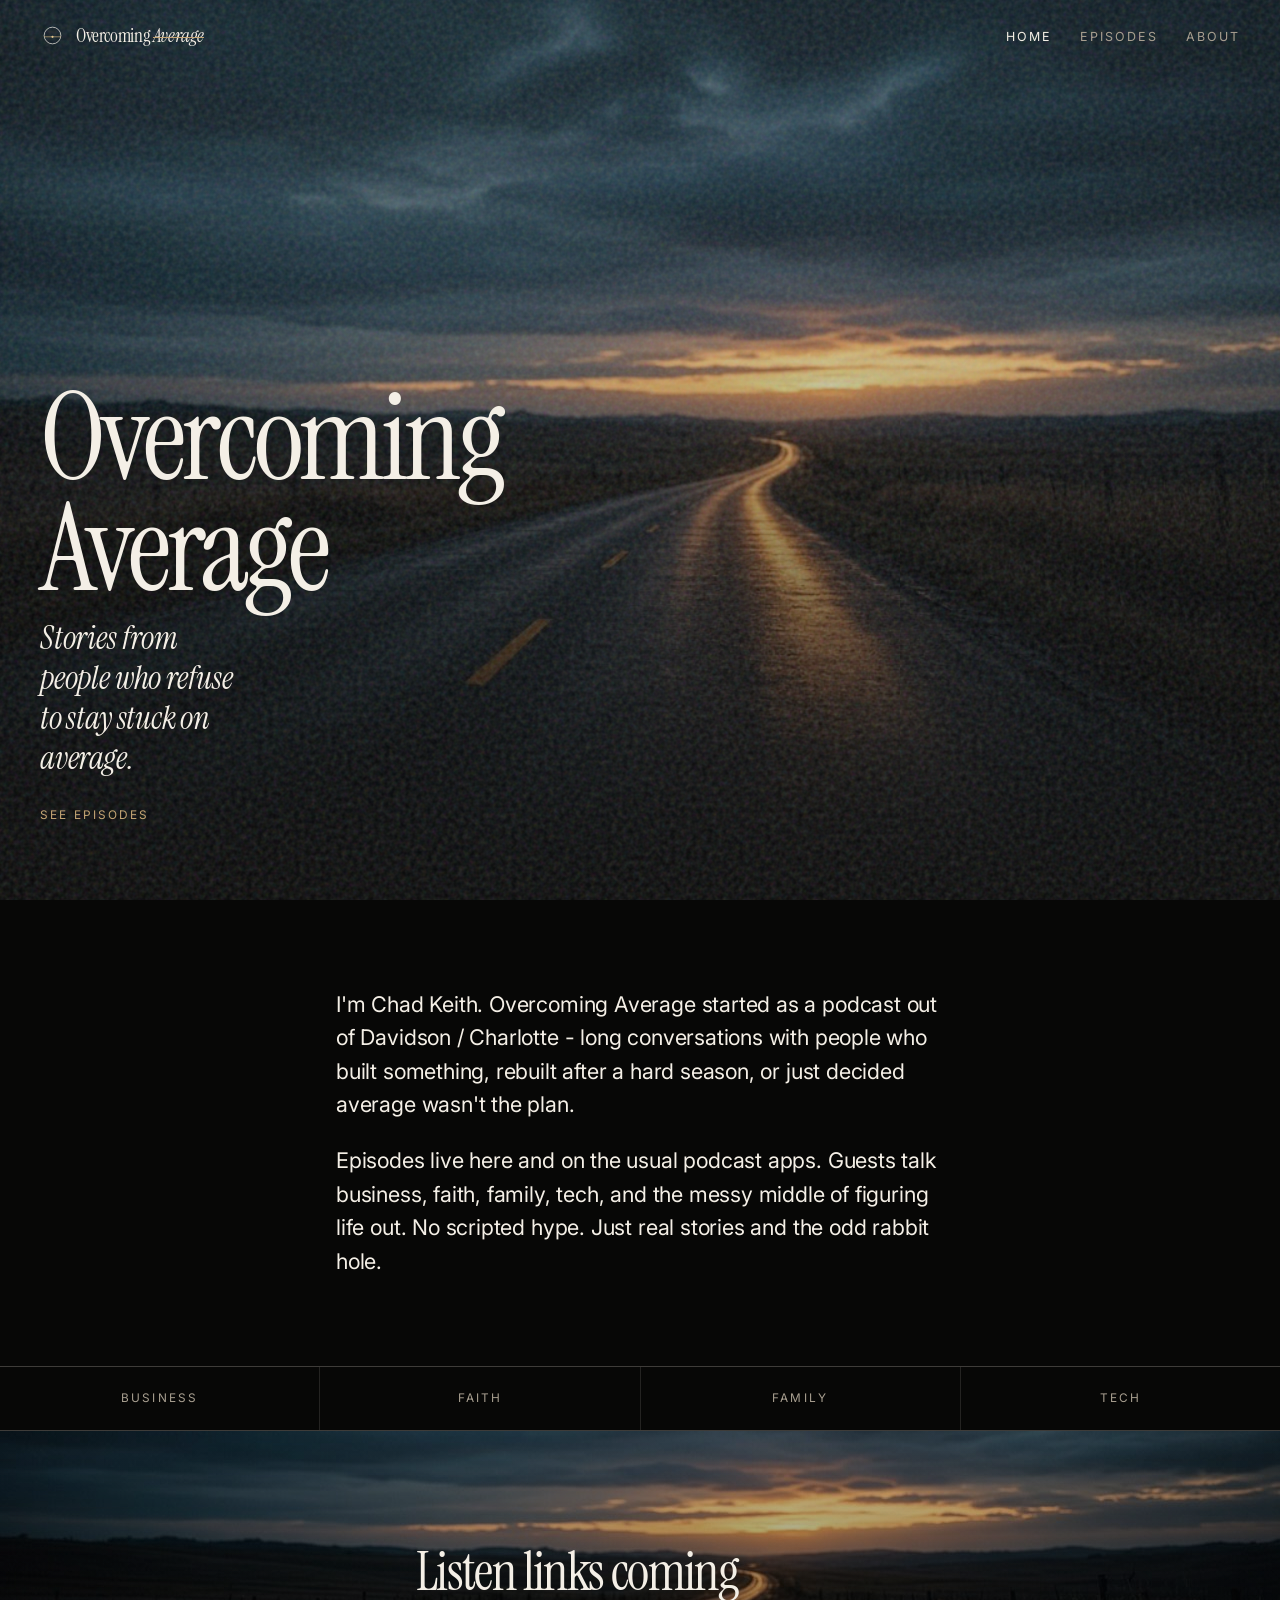
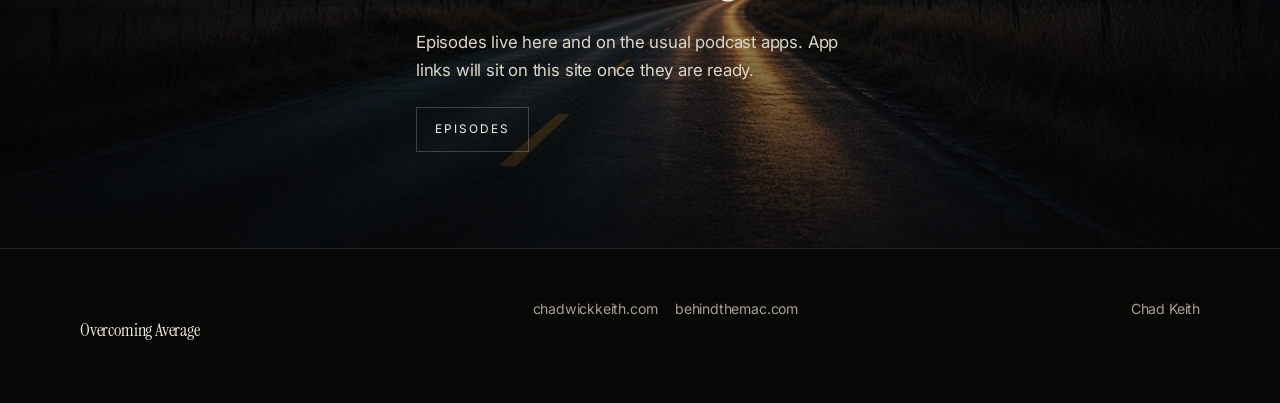
==== index.html @ e389d0ad "Launch Overcoming Average GitHub Pages site Add Home, Episodes, and About with official copy, cinema" ====
<!DOCTYPE html>
<html lang="en">
<head>
  <meta charset="utf-8">
  <meta name="viewport" content="width=device-width, initial-scale=1">
  <title>Overcoming Average | Podcast and personal brand from Chad Keith</title>
  <meta name="description" content="Overcoming Average - Chad Keith's podcast and personal brand. Stories from people who refuse to stay stuck on average.">
  <link rel="canonical" href="https://chadakeith.github.io/overcoming-average/">
  <meta name="robots" content="index,follow">
  <meta name="author" content="Chad Keith">
  <meta name="theme-color" content="#070706">
  <meta property="og:type" content="website">
  <meta property="og:site_name" content="Overcoming Average">
  <meta property="og:title" content="Overcoming Average | Podcast and personal brand from Chad Keith">
  <meta property="og:description" content="Overcoming Average - Chad Keith's podcast and personal brand. Stories from people who refuse to stay stuck on average.">
  <meta property="og:url" content="https://chadakeith.github.io/overcoming-average/">
  <meta property="og:image" content="https://chadakeith.github.io/overcoming-average/assets/img/og-card.png">
  <meta property="og:image:alt" content="Overcoming Average, a podcast from Chad Keith">
  <meta name="twitter:card" content="summary_large_image">
  <meta name="twitter:title" content="Overcoming Average | Podcast and personal brand from Chad Keith">
  <meta name="twitter:description" content="Overcoming Average - Chad Keith's podcast and personal brand. Stories from people who refuse to stay stuck on average.">
  <meta name="twitter:image" content="https://chadakeith.github.io/overcoming-average/assets/img/og-card.png">
  <link rel="icon" href="assets/icons/favicon.svg" type="image/svg+xml">
  <link rel="apple-touch-icon" href="assets/icons/apple-touch-icon.png">
  <link rel="manifest" href="site.webmanifest">
  <link rel="preconnect" href="https://fonts.googleapis.com">
  <link rel="preconnect" href="https://fonts.gstatic.com" crossorigin>
  <link href="https://fonts.googleapis.com/css2?family=Instrument+Serif:ital@0;1&family=Inter:wght@400;500&display=swap" rel="stylesheet">
  <link rel="stylesheet" href="assets/css/site.css">
  <script type="application/ld+json">
  {
    "@context": "https://schema.org",
    "@graph": [
      {
        "@type": "WebSite",
        "name": "Overcoming Average",
        "url": "https://chadakeith.github.io/overcoming-average/",
        "description": "Overcoming Average - Chad Keith's podcast and personal brand. Stories from people who refuse to stay stuck on average.",
        "publisher": { "@id": "https://chadakeith.github.io/overcoming-average/#person" }
      },
      {
        "@type": "PodcastSeries",
        "name": "Overcoming Average",
        "url": "https://chadakeith.github.io/overcoming-average/",
        "description": "Stories from people who refuse to stay stuck on average.",
        "author": { "@id": "https://chadakeith.github.io/overcoming-average/#person" }
      },
      {
        "@type": "Person",
        "@id": "https://chadakeith.github.io/overcoming-average/#person",
        "name": "Chad Keith",
        "url": "https://chadwickkeith.com"
      }
    ]
  }
  </script>
</head>
<body>
  <a class="skip-link" href="#main">Skip to content</a>
  <header class="site-header">
    <a class="wordmark" href="./">
      <img class="wordmark-mark" src="assets/img/mark.svg" alt="">
      <span class="wordmark-text">Overcoming <em>Average</em></span>
    </a>
    <button class="nav-toggle" type="button" aria-expanded="false" aria-controls="site-nav" aria-label="Menu">
      <span></span>
    </button>
    <nav class="site-nav" id="site-nav" aria-label="Primary">
      <ul>
        <li><a href="./" aria-current="page">Home</a></li>
        <li><a href="episodes/">Episodes</a></li>
        <li><a href="about/">About</a></li>
      </ul>
    </nav>
  </header>

  <main id="main">
    <section class="hero">
      <div class="hero-media" role="img" aria-label="An empty road at dusk, heading toward a warm horizon"></div>
      <div class="hero-grain" aria-hidden="true"></div>
      <div class="hero-copy">
        <h1>Overcoming Average</h1>
        <p class="hero-line">Stories from people who refuse to stay stuck on average.</p>
        <a class="hero-cta" href="episodes/">See episodes</a>
      </div>
    </section>

    <section class="section">
      <div class="section-narrow lede">
        <p>I'm Chad Keith. Overcoming Average started as a podcast out of Davidson / Charlotte - long conversations with people who built something, rebuilt after a hard season, or just decided average wasn't the plan.</p>
        <p>Episodes live here and on the usual podcast apps. Guests talk business, faith, family, tech, and the messy middle of figuring life out. No scripted hype. Just real stories and the odd rabbit hole.</p>
      </div>
    </section>

    <div class="topics" aria-label="Conversation topics">
      <ul>
        <li>Business</li>
        <li>Faith</li>
        <li>Family</li>
        <li>Tech</li>
      </ul>
    </div>

    <section class="band">
      <div class="band-inner">
        <h2>Listen links coming</h2>
        <p>Episodes live here and on the usual podcast apps. App links will sit on this site once they are ready.</p>
        <a class="btn" href="episodes/">Episodes</a>
      </div>
    </section>
  </main>

  <footer class="site-footer">
    <div class="footer-row">
      <p class="footer-brand">Overcoming Average</p>
      <ul class="footer-links">
        <li><a href="https://chadwickkeith.com">chadwickkeith.com</a></li>
        <li><a href="https://behindthemac.com">behindthemac.com</a></li>
      </ul>
      <p class="footer-meta">Chad Keith</p>
    </div>
  </footer>
  <script src="assets/js/site.js"></script>
</body>
</html>
---- assets/css/site.css ----
:root {
  --bg: #070706;
  --bg-elev: #0e0d0b;
  --ink: #f4efe6;
  --ink-dim: #a89f90;
  --gold: #c4a574;
  --gold-bright: #e8c990;
  --line: rgba(244, 239, 230, 0.12);
  --line-strong: rgba(244, 239, 230, 0.22);
  --shadow: 0 30px 80px rgba(0, 0, 0, 0.45);
  --serif: "Instrument Serif", "Times New Roman", serif;
  --sans: Inter, "Helvetica Neue", Helvetica, Arial, sans-serif;
  --max: 1120px;
  --narrow: 38rem;
  --pad: clamp(1.25rem, 4vw, 2.5rem);
  --header-h: 4.5rem;
}

*,
*::before,
*::after {
  box-sizing: border-box;
}

html {
  scroll-behavior: smooth;
}

html,
body {
  margin: 0;
  min-height: 100%;
  background: var(--bg);
  color: var(--ink);
  color-scheme: dark;
}

::selection {
  background: rgba(196, 165, 116, 0.35);
}

body {
  font-family: var(--sans);
  font-size: 1.05rem;
  line-height: 1.65;
  letter-spacing: -0.011em;
  -webkit-font-smoothing: antialiased;
  text-rendering: optimizeLegibility;
}

body.nav-open {
  overflow: hidden;
}

img,
svg {
  display: block;
  max-width: 100%;
}

a {
  color: inherit;
  text-decoration-thickness: 1px;
  text-underline-offset: 0.22em;
}

a:hover {
  color: var(--gold-bright);
}

:focus-visible {
  outline: 2px solid var(--gold);
  outline-offset: 3px;
}

.skip-link {
  position: absolute;
  left: 1rem;
  top: -4rem;
  z-index: 100;
  padding: 0.6rem 0.9rem;
  background: var(--ink);
  color: var(--bg);
  font-size: 0.85rem;
}

.skip-link:focus {
  top: 1rem;
}

.visually-hidden {
  position: absolute;
  width: 1px;
  height: 1px;
  padding: 0;
  margin: -1px;
  overflow: hidden;
  clip: rect(0, 0, 0, 0);
  white-space: nowrap;
  border: 0;
}

.site-header {
  position: fixed;
  inset: 0 0 auto;
  z-index: 40;
  display: flex;
  align-items: center;
  justify-content: space-between;
  min-height: var(--header-h);
  padding: 0 var(--pad);
  background: transparent;
  transition: background 280ms ease, border-color 280ms ease, backdrop-filter 280ms ease;
  border-bottom: 1px solid transparent;
}

.site-header.is-scrolled,
.site-header.is-open {
  background: rgba(7, 7, 6, 0.78);
  border-bottom-color: var(--line);
  backdrop-filter: blur(18px);
  -webkit-backdrop-filter: blur(18px);
}

.wordmark {
  display: inline-flex;
  align-items: center;
  gap: 0.7rem;
  text-decoration: none;
  z-index: 2;
}

.wordmark:hover {
  color: var(--ink);
}

.wordmark-mark {
  width: 1.55rem;
  height: 1.55rem;
  flex: 0 0 auto;
}

.wordmark-text {
  font-family: var(--serif);
  font-size: 1.2rem;
  letter-spacing: -0.02em;
  line-height: 1;
}

.wordmark-text em {
  font-style: italic;
  font-weight: 400;
  position: relative;
}

.wordmark-text em::after {
  content: "";
  position: absolute;
  left: 0;
  right: 0;
  top: 58%;
  height: 1px;
  background: var(--gold);
}

.nav-toggle {
  display: none;
  width: 2.75rem;
  height: 2.75rem;
  padding: 0;
  border: 0;
  background: transparent;
  color: var(--ink);
  cursor: pointer;
  z-index: 2;
}

.nav-toggle span,
.nav-toggle span::before,
.nav-toggle span::after {
  display: block;
  width: 1.2rem;
  height: 1px;
  margin: 0 auto;
  background: currentColor;
  position: relative;
  transition: transform 220ms ease, opacity 220ms ease;
}

.nav-toggle span::before,
.nav-toggle span::after {
  content: "";
  position: absolute;
  left: 0;
}

.nav-toggle span::before {
  top: -6px;
}

.nav-toggle span::after {
  top: 6px;
}

.site-header.is-open .nav-toggle span {
  background: transparent;
}

.site-header.is-open .nav-toggle span::before {
  top: 0;
  transform: rotate(45deg);
}

.site-header.is-open .nav-toggle span::after {
  top: 0;
  transform: rotate(-45deg);
}

.site-nav ul {
  display: flex;
  gap: 1.75rem;
  list-style: none;
  margin: 0;
  padding: 0;
}

.site-nav a {
  text-decoration: none;
  font-size: 0.78rem;
  letter-spacing: 0.16em;
  text-transform: uppercase;
  color: var(--ink-dim);
}

.site-nav a:hover,
.site-nav a[aria-current="page"] {
  color: var(--ink);
}

.hero {
  position: relative;
  min-height: 100svh;
  display: grid;
  align-items: end;
  padding: calc(var(--header-h) + 2rem) var(--pad) 4.5rem;
  isolation: isolate;
  overflow: hidden;
}

.hero-media {
  position: absolute;
  inset: 0;
  z-index: -2;
  background:
    #070706 url("../img/hero-horizon.jpg") center 42% / cover no-repeat;
}

.hero-media::after {
  content: "";
  position: absolute;
  inset: 0;
  background:
    linear-gradient(180deg, rgba(7, 7, 6, 0.28) 0%, rgba(7, 7, 6, 0.18) 38%, rgba(7, 7, 6, 0.88) 100%);
}

.hero-grain {
  position: absolute;
  inset: 0;
  z-index: -1;
  opacity: 0.18;
  pointer-events: none;
  background-image: url("data:image/svg+xml,%3Csvg viewBox='0 0 200 200' xmlns='http://www.w3.org/2000/svg'%3E%3Cfilter id='n'%3E%3CfeTurbulence type='fractalNoise' baseFrequency='0.85' numOctaves='2' stitchTiles='stitch'/%3E%3C/filter%3E%3Crect width='100%25' height='100%25' filter='url(%23n)'/%3E%3C/svg%3E");
}

.hero-copy {
  max-width: 18ch;
}

.hero h1 {
  margin: 0 0 0.7rem;
  font-family: var(--serif);
  font-weight: 400;
  font-size: clamp(3.4rem, 11vw, 7.6rem);
  line-height: 0.92;
  letter-spacing: -0.035em;
}

.hero-line {
  margin: 0;
  max-width: 16ch;
  font-family: var(--serif);
  font-style: italic;
  font-size: clamp(1.35rem, 2.6vw, 2rem);
  line-height: 1.25;
  color: var(--ink);
}

.hero-cta {
  display: inline-flex;
  margin-top: 1.8rem;
  font-size: 0.74rem;
  letter-spacing: 0.18em;
  text-transform: uppercase;
  text-decoration: none;
  color: var(--gold);
}

.hero-cta:hover {
  color: var(--gold-bright);
}

.page-hero {
  padding: calc(var(--header-h) + 4.5rem) var(--pad) 2.5rem;
}

.page-hero h1 {
  margin: 0 0 0.75rem;
  font-family: var(--serif);
  font-weight: 400;
  font-size: clamp(3rem, 8vw, 5.4rem);
  line-height: 0.95;
  letter-spacing: -0.03em;
}

.page-hero p {
  margin: 0;
  max-width: 28rem;
  color: var(--ink-dim);
}

.section {
  padding: 5.5rem var(--pad);
}

.section-narrow {
  max-width: var(--narrow);
  margin: 0 auto;
}

.lede p {
  margin: 0 0 1.4rem;
  font-size: clamp(1.15rem, 2vw, 1.35rem);
  line-height: 1.55;
}

.lede p:last-child {
  margin-bottom: 0;
}

.rule {
  height: 1px;
  border: 0;
  background: var(--line);
  margin: 0;
}

.topics {
  display: grid;
  grid-template-columns: repeat(4, 1fr);
  gap: 1px;
  background: var(--line);
  border-top: 1px solid var(--line);
  border-bottom: 1px solid var(--line);
}

.topics li {
  list-style: none;
  margin: 0;
  padding: 1.35rem var(--pad);
  background: var(--bg);
  text-align: center;
  font-size: 0.74rem;
  letter-spacing: 0.18em;
  text-transform: uppercase;
  color: var(--ink-dim);
}

.topics ul {
  display: contents;
}

.band {
  padding: 6rem var(--pad);
  background:
    linear-gradient(180deg, rgba(7, 7, 6, 0.2), rgba(7, 7, 6, 0.72)),
    url("../img/hero-horizon.jpg") center 70% / cover no-repeat;
  min-height: 22rem;
  display: grid;
  align-items: center;
}

.band-inner {
  max-width: var(--max);
  margin: 0 auto;
}

.band h2 {
  margin: 0 0 0.8rem;
  font-family: var(--serif);
  font-weight: 400;
  font-size: clamp(2rem, 5vw, 3.4rem);
  letter-spacing: -0.03em;
}

.band p {
  margin: 0 0 1.4rem;
  max-width: 28rem;
  color: #ddd6c8;
}

.btn {
  display: inline-flex;
  align-items: center;
  min-height: 2.8rem;
  padding: 0 1.15rem;
  border: 1px solid var(--line-strong);
  text-decoration: none;
  font-size: 0.74rem;
  letter-spacing: 0.16em;
  text-transform: uppercase;
}

.btn:hover {
  border-color: var(--gold);
  color: var(--gold-bright);
}

.empty-panel {
  max-width: var(--max);
  margin: 0 auto;
  padding: 3.5rem 1.5rem;
  border: 1px solid var(--line);
  background: var(--bg-elev);
  text-align: center;
}

.empty-kicker {
  margin: 0 0 0.8rem;
  font-size: 0.72rem;
  letter-spacing: 0.2em;
  text-transform: uppercase;
  color: var(--gold);
}

.empty-panel h2 {
  margin: 0 0 0.7rem;
  font-family: var(--serif);
  font-weight: 400;
  font-size: clamp(2rem, 4vw, 2.8rem);
}

.empty-panel p {
  margin: 0 auto;
  max-width: 28rem;
  color: var(--ink-dim);
}

.site-footer {
  padding: 3rem var(--pad) 2.4rem;
  border-top: 1px solid var(--line);
}

.footer-row {
  max-width: var(--max);
  margin: 0 auto;
  display: flex;
  flex-wrap: wrap;
  justify-content: space-between;
  gap: 1.5rem 2rem;
}

.footer-brand {
  font-family: var(--serif);
  font-size: 1.15rem;
}

.footer-links,
.footer-meta {
  display: flex;
  flex-wrap: wrap;
  gap: 0.35rem 1.1rem;
  margin: 0;
  padding: 0;
  list-style: none;
  color: var(--ink-dim);
  font-size: 0.88rem;
}

.footer-links a {
  text-decoration: none;
}

.not-found {
  min-height: 100svh;
  display: grid;
  place-items: center;
  padding: var(--pad);
  text-align: center;
}

.not-found h1 {
  margin: 0 0 0.6rem;
  font-family: var(--serif);
  font-weight: 400;
  font-size: clamp(3rem, 8vw, 5rem);
}

.not-found p {
  margin: 0 0 1.4rem;
  color: var(--ink-dim);
}

@media (max-width: 760px) {
  .nav-toggle {
    display: inline-flex;
    align-items: center;
    justify-content: center;
  }

  .site-nav {
    position: fixed;
    inset: 0;
    display: grid;
    place-items: center;
    background: rgba(7, 7, 6, 0.96);
    opacity: 0;
    pointer-events: none;
    transition: opacity 220ms ease;
  }

  .site-header.is-open .site-nav {
    opacity: 1;
    pointer-events: auto;
  }

  .site-nav ul {
    flex-direction: column;
    align-items: center;
    gap: 1.6rem;
  }

  .site-nav a {
    font-size: 1.05rem;
  }

  .topics {
    grid-template-columns: 1fr 1fr;
  }

  .hero-copy {
    max-width: 100%;
  }
}

@media (prefers-reduced-motion: reduce) {
  html {
    scroll-behavior: auto;
  }

  .site-header,
  .nav-toggle span,
  .nav-toggle span::before,
  .nav-toggle span::after,
  .site-nav {
    transition: none;
  }
}
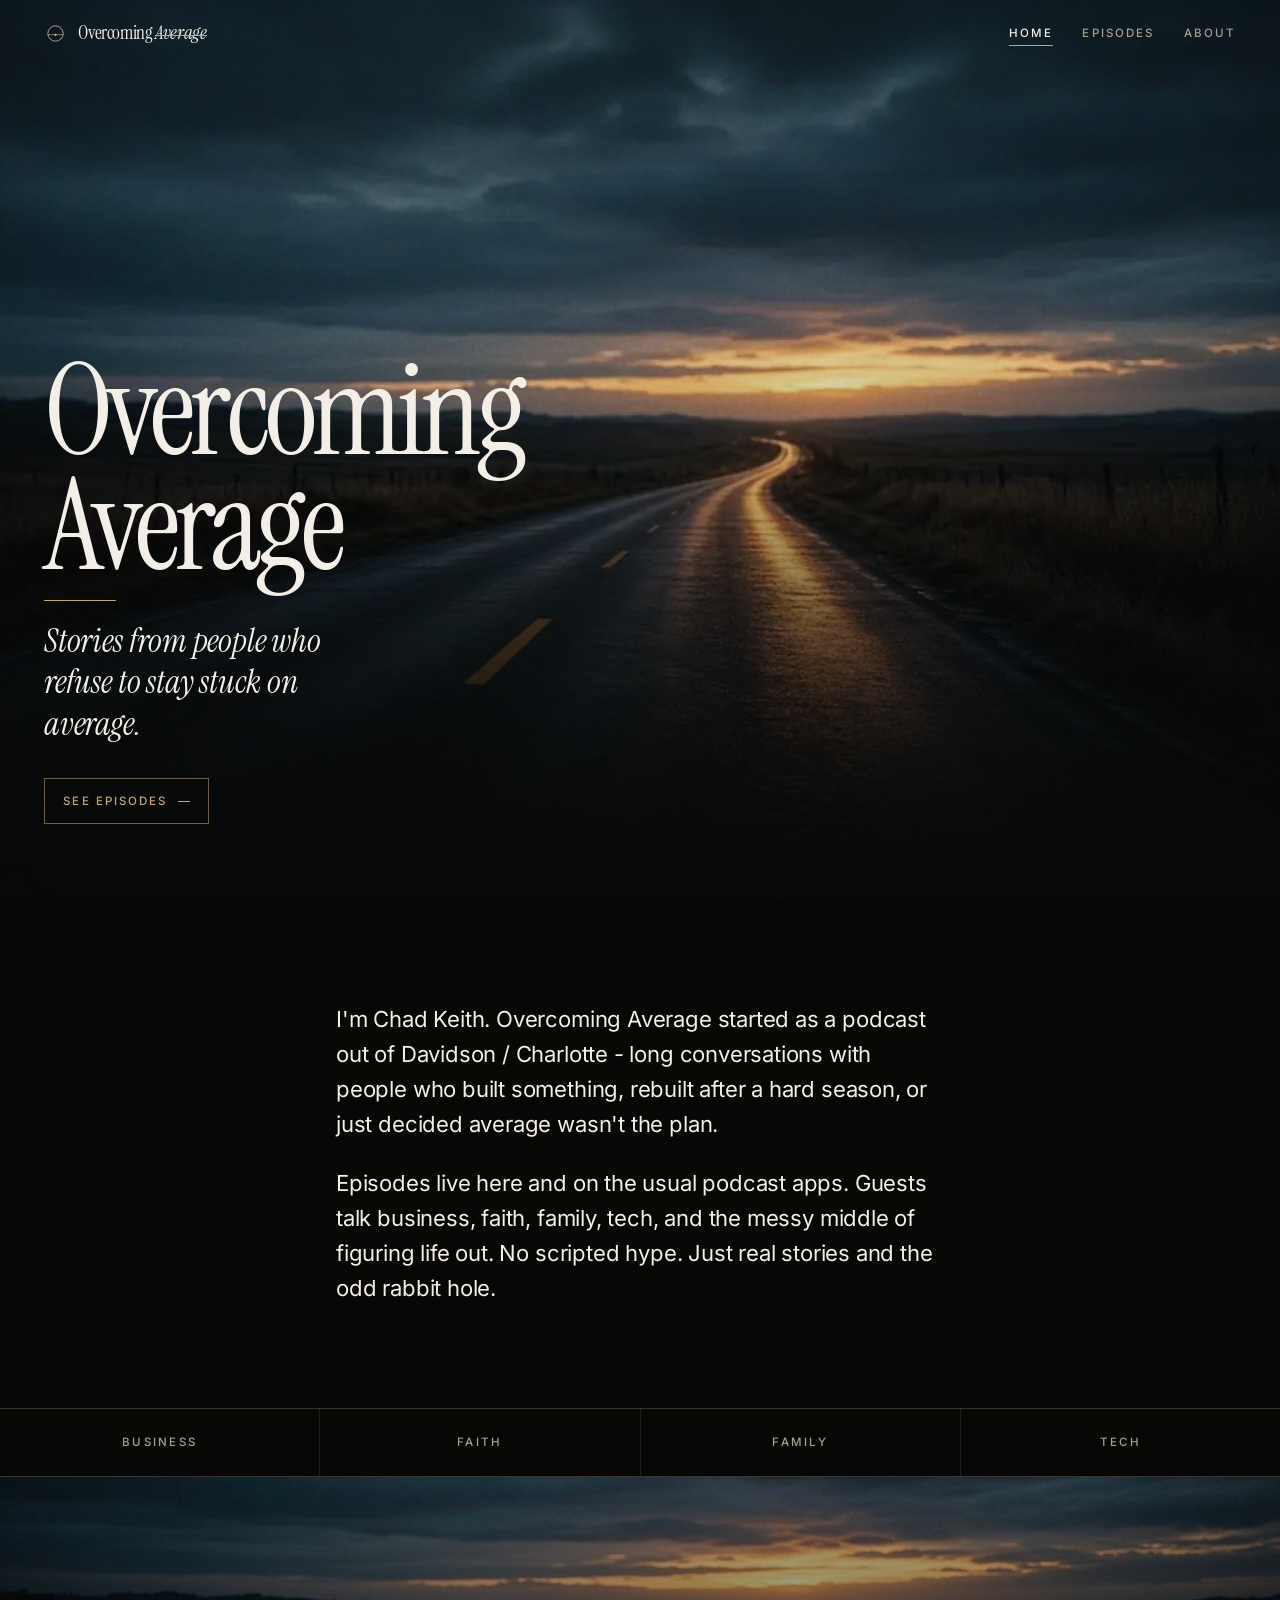
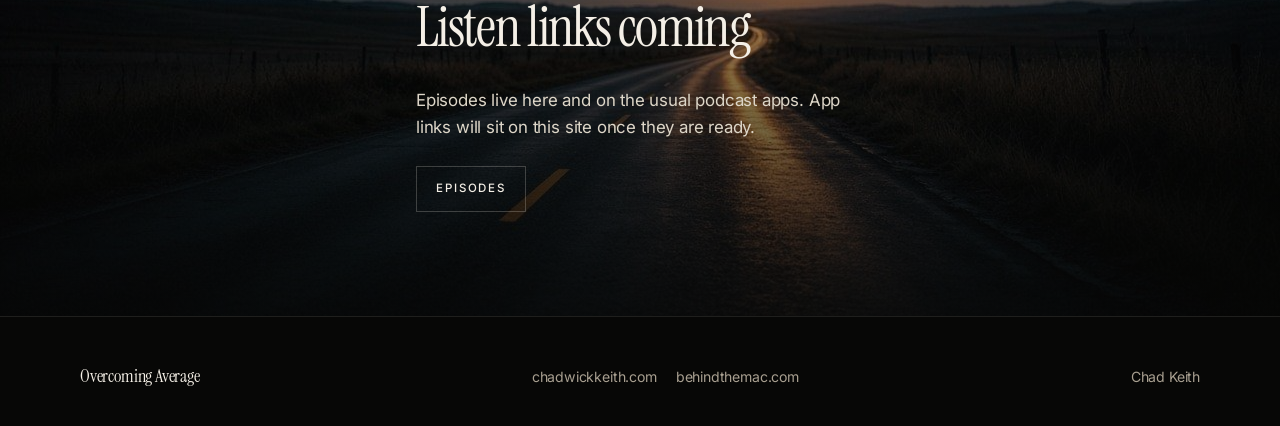
==== commit dafba014: "Raise Overcoming Average toward a premium personal brand site Keep Copy Humanizer v2 title, meta, H1" ====
--- a/index.html
+++ b/index.html
@@ -2,30 +2,37 @@
 <html lang="en">
 <head>
   <meta charset="utf-8">
-  <meta name="viewport" content="width=device-width, initial-scale=1">
+  <meta name="viewport" content="width=device-width, initial-scale=1, viewport-fit=cover">
   <title>Overcoming Average | Podcast and personal brand from Chad Keith</title>
   <meta name="description" content="Overcoming Average - Chad Keith's podcast and personal brand. Stories from people who refuse to stay stuck on average.">
   <link rel="canonical" href="https://chadakeith.github.io/overcoming-average/">
   <meta name="robots" content="index,follow">
   <meta name="author" content="Chad Keith">
   <meta name="theme-color" content="#070706">
+  <meta name="apple-mobile-web-app-title" content="Overcoming Average">
   <meta property="og:type" content="website">
+  <meta property="og:locale" content="en_US">
   <meta property="og:site_name" content="Overcoming Average">
   <meta property="og:title" content="Overcoming Average | Podcast and personal brand from Chad Keith">
   <meta property="og:description" content="Overcoming Average - Chad Keith's podcast and personal brand. Stories from people who refuse to stay stuck on average.">
   <meta property="og:url" content="https://chadakeith.github.io/overcoming-average/">
-  <meta property="og:image" content="https://chadakeith.github.io/overcoming-average/assets/img/og-card.png">
+  <meta property="og:image" content="https://chadakeith.github.io/overcoming-average/assets/img/og-card.jpg">
+  <meta property="og:image:type" content="image/jpeg">
+  <meta property="og:image:width" content="1200">
+  <meta property="og:image:height" content="630">
   <meta property="og:image:alt" content="Overcoming Average, a podcast from Chad Keith">
   <meta name="twitter:card" content="summary_large_image">
   <meta name="twitter:title" content="Overcoming Average | Podcast and personal brand from Chad Keith">
   <meta name="twitter:description" content="Overcoming Average - Chad Keith's podcast and personal brand. Stories from people who refuse to stay stuck on average.">
-  <meta name="twitter:image" content="https://chadakeith.github.io/overcoming-average/assets/img/og-card.png">
+  <meta name="twitter:image" content="https://chadakeith.github.io/overcoming-average/assets/img/og-card.jpg">
+  <meta name="twitter:image:alt" content="Overcoming Average, a podcast from Chad Keith">
   <link rel="icon" href="assets/icons/favicon.svg" type="image/svg+xml">
-  <link rel="apple-touch-icon" href="assets/icons/apple-touch-icon.png">
+  <link rel="icon" href="assets/icons/favicon-32.png" type="image/png" sizes="32x32">
+  <link rel="apple-touch-icon" href="assets/icons/apple-touch-icon.png" sizes="180x180">
   <link rel="manifest" href="site.webmanifest">
-  <link rel="preconnect" href="https://fonts.googleapis.com">
-  <link rel="preconnect" href="https://fonts.gstatic.com" crossorigin>
-  <link href="https://fonts.googleapis.com/css2?family=Instrument+Serif:ital@0;1&family=Inter:wght@400;500&display=swap" rel="stylesheet">
+  <link rel="author" href="https://chadwickkeith.com">
+  <link rel="preload" as="font" href="assets/fonts/instrument-serif-latin-400-normal.woff2" type="font/woff2" crossorigin>
+  <link rel="preload" as="image" href="assets/img/hero-horizon.webp" imagesrcset="assets/img/hero-horizon-800.webp 800w, assets/img/hero-horizon.webp 1280w" imagesizes="100vw" type="image/webp">
   <link rel="stylesheet" href="assets/css/site.css">
   <script type="application/ld+json">
   {
@@ -36,6 +43,7 @@
         "name": "Overcoming Average",
         "url": "https://chadakeith.github.io/overcoming-average/",
         "description": "Overcoming Average - Chad Keith's podcast and personal brand. Stories from people who refuse to stay stuck on average.",
+        "inLanguage": "en",
         "publisher": { "@id": "https://chadakeith.github.io/overcoming-average/#person" }
       },
       {
@@ -43,13 +51,29 @@
         "name": "Overcoming Average",
         "url": "https://chadakeith.github.io/overcoming-average/",
         "description": "Stories from people who refuse to stay stuck on average.",
+        "inLanguage": "en",
         "author": { "@id": "https://chadakeith.github.io/overcoming-average/#person" }
       },
       {
         "@type": "Person",
         "@id": "https://chadakeith.github.io/overcoming-average/#person",
         "name": "Chad Keith",
-        "url": "https://chadwickkeith.com"
+        "url": "https://chadwickkeith.com",
+        "sameAs": [
+          "https://chadwickkeith.com",
+          "https://behindthemac.com"
+        ]
+      },
+      {
+        "@type": "BreadcrumbList",
+        "itemListElement": [
+          {
+            "@type": "ListItem",
+            "position": 1,
+            "name": "Home",
+            "item": "https://chadakeith.github.io/overcoming-average/"
+          }
+        ]
       }
     ]
   }
@@ -59,7 +83,7 @@
   <a class="skip-link" href="#main">Skip to content</a>
   <header class="site-header">
     <a class="wordmark" href="./">
-      <img class="wordmark-mark" src="assets/img/mark.svg" alt="">
+      <img class="wordmark-mark" src="assets/img/mark.svg" alt="" width="48" height="48">
       <span class="wordmark-text">Overcoming <em>Average</em></span>
     </a>
     <button class="nav-toggle" type="button" aria-expanded="false" aria-controls="site-nav" aria-label="Menu">
@@ -76,10 +100,17 @@
 
   <main id="main">
     <section class="hero">
-      <div class="hero-media" role="img" aria-label="An empty road at dusk, heading toward a warm horizon"></div>
+      <div class="hero-media">
+        <picture>
+          <source type="image/webp" srcset="assets/img/hero-horizon-800.webp 800w, assets/img/hero-horizon.webp 1280w" sizes="100vw">
+          <img src="assets/img/hero-horizon.jpg" srcset="assets/img/hero-horizon-800.jpg 800w, assets/img/hero-horizon.jpg 1280w" sizes="100vw" width="1280" height="720" alt="An empty road at dusk, heading toward a warm horizon" fetchpriority="high" decoding="async">
+        </picture>
+      </div>
+      <div class="hero-shade" aria-hidden="true"></div>
       <div class="hero-grain" aria-hidden="true"></div>
       <div class="hero-copy">
         <h1>Overcoming Average</h1>
+        <hr class="hero-rule">
         <p class="hero-line">Stories from people who refuse to stay stuck on average.</p>
         <a class="hero-cta" href="episodes/">See episodes</a>
       </div>
@@ -102,6 +133,9 @@
     </div>
 
     <section class="band">
+      <div class="band-media" aria-hidden="true">
+        <img src="assets/img/hero-horizon.jpg" srcset="assets/img/hero-horizon-800.jpg 800w, assets/img/hero-horizon.jpg 1280w" sizes="100vw" width="1280" height="720" alt="" loading="lazy" decoding="async">
+      </div>
       <div class="band-inner">
         <h2>Listen links coming</h2>
         <p>Episodes live here and on the usual podcast apps. App links will sit on this site once they are ready.</p>
--- a/assets/css/site.css
+++ b/assets/css/site.css
@@ -1,19 +1,57 @@
+@font-face {
+  font-family: "Instrument Serif";
+  src: url("../fonts/instrument-serif-latin-400-normal.woff2") format("woff2");
+  font-weight: 400;
+  font-style: normal;
+  font-display: swap;
+  unicode-range: U+0000-00FF, U+0131, U+0152-0153, U+02BB-02BC, U+02C6, U+02DA, U+02DC, U+0304, U+0308, U+0329, U+2000-206F, U+20AC, U+2122, U+2191, U+2193, U+2212, U+2215, U+FEFF, U+FFFD;
+}
+
+@font-face {
+  font-family: "Instrument Serif";
+  src: url("../fonts/instrument-serif-latin-400-italic.woff2") format("woff2");
+  font-weight: 400;
+  font-style: italic;
+  font-display: swap;
+  unicode-range: U+0000-00FF, U+0131, U+0152-0153, U+02BB-02BC, U+02C6, U+02DA, U+02DC, U+0304, U+0308, U+0329, U+2000-206F, U+20AC, U+2122, U+2191, U+2193, U+2212, U+2215, U+FEFF, U+FFFD;
+}
+
+@font-face {
+  font-family: Inter;
+  src: url("../fonts/inter-latin-400-normal.woff2") format("woff2");
+  font-weight: 400;
+  font-style: normal;
+  font-display: swap;
+  unicode-range: U+0000-00FF, U+0131, U+0152-0153, U+02BB-02BC, U+02C6, U+02DA, U+02DC, U+0304, U+0308, U+0329, U+2000-206F, U+20AC, U+2122, U+2191, U+2193, U+2212, U+2215, U+FEFF, U+FFFD;
+}
+
+@font-face {
+  font-family: Inter;
+  src: url("../fonts/inter-latin-500-normal.woff2") format("woff2");
+  font-weight: 500;
+  font-style: normal;
+  font-display: swap;
+  unicode-range: U+0000-00FF, U+0131, U+0152-0153, U+02BB-02BC, U+02C6, U+02DA, U+02DC, U+0304, U+0308, U+0329, U+2000-206F, U+20AC, U+2122, U+2191, U+2193, U+2212, U+2215, U+FEFF, U+FFFD;
+}
+
 :root {
   --bg: #070706;
-  --bg-elev: #0e0d0b;
+  --bg-elev: #10100e;
   --ink: #f4efe6;
   --ink-dim: #a89f90;
   --gold: #c4a574;
   --gold-bright: #e8c990;
-  --line: rgba(244, 239, 230, 0.12);
+  --line: rgba(244, 239, 230, 0.1);
   --line-strong: rgba(244, 239, 230, 0.22);
   --shadow: 0 30px 80px rgba(0, 0, 0, 0.45);
-  --serif: "Instrument Serif", "Times New Roman", serif;
+  --serif: "Instrument Serif", "Times New Roman", Times, serif;
   --sans: Inter, "Helvetica Neue", Helvetica, Arial, sans-serif;
   --max: 1120px;
   --narrow: 38rem;
-  --pad: clamp(1.25rem, 4vw, 2.5rem);
-  --header-h: 4.5rem;
+  --pad: clamp(1.25rem, 4vw, 2.75rem);
+  --header-h: 4.25rem;
+  --safe-top: env(safe-area-inset-top, 0px);
+  --safe-bottom: env(safe-area-inset-bottom, 0px);
 }
 
 *,
@@ -42,8 +80,10 @@
 body {
   font-family: var(--sans);
   font-size: 1.05rem;
+  font-weight: 400;
   line-height: 1.65;
   letter-spacing: -0.011em;
+  font-synthesis: none;
   -webkit-font-smoothing: antialiased;
   text-rendering: optimizeLegibility;
 }
@@ -56,6 +96,10 @@
 svg {
   display: block;
   max-width: 100%;
+}
+
+img {
+  height: auto;
 }
 
 a {
@@ -85,7 +129,7 @@
 }
 
 .skip-link:focus {
-  top: 1rem;
+  top: calc(1rem + var(--safe-top));
 }
 
 .visually-hidden {
@@ -107,19 +151,23 @@
   display: flex;
   align-items: center;
   justify-content: space-between;
-  min-height: var(--header-h);
-  padding: 0 var(--pad);
+  min-height: calc(var(--header-h) + var(--safe-top));
+  padding: var(--safe-top) var(--pad) 0;
   background: transparent;
   transition: background 280ms ease, border-color 280ms ease, backdrop-filter 280ms ease;
   border-bottom: 1px solid transparent;
 }
 
-.site-header.is-scrolled,
+.site-header.is-scrolled {
+  background: rgba(7, 7, 6, 0.72);
+  border-bottom-color: var(--line);
+  backdrop-filter: blur(20px) saturate(1.2);
+  -webkit-backdrop-filter: blur(20px) saturate(1.2);
+}
+
 .site-header.is-open {
-  background: rgba(7, 7, 6, 0.78);
-  border-bottom-color: var(--line);
-  backdrop-filter: blur(18px);
-  -webkit-backdrop-filter: blur(18px);
+  background: transparent;
+  border-bottom-color: transparent;
 }
 
 .wordmark {
@@ -135,14 +183,14 @@
 }
 
 .wordmark-mark {
-  width: 1.55rem;
-  height: 1.55rem;
+  width: 1.45rem;
+  height: 1.45rem;
   flex: 0 0 auto;
 }
 
 .wordmark-text {
   font-family: var(--serif);
-  font-size: 1.2rem;
+  font-size: 1.18rem;
   letter-spacing: -0.02em;
   line-height: 1;
 }
@@ -218,16 +266,21 @@
 
 .site-nav ul {
   display: flex;
-  gap: 1.75rem;
+  gap: 1.85rem;
   list-style: none;
   margin: 0;
   padding: 0;
 }
 
 .site-nav a {
+  position: relative;
+  display: inline-flex;
+  align-items: center;
+  min-height: 2.5rem;
   text-decoration: none;
-  font-size: 0.78rem;
-  letter-spacing: 0.16em;
+  font-size: 0.72rem;
+  font-weight: 500;
+  letter-spacing: 0.18em;
   text-transform: uppercase;
   color: var(--ink-dim);
 }
@@ -237,68 +290,103 @@
   color: var(--ink);
 }
 
+.site-nav a[aria-current="page"]::after {
+  content: "";
+  position: absolute;
+  left: 0;
+  right: 0;
+  bottom: 0.45rem;
+  height: 1px;
+  background: var(--gold);
+}
+
 .hero {
   position: relative;
   min-height: 100svh;
   display: grid;
   align-items: end;
-  padding: calc(var(--header-h) + 2rem) var(--pad) 4.5rem;
+  padding: calc(var(--header-h) + var(--safe-top) + 2rem) var(--pad) 4.75rem;
   isolation: isolate;
   overflow: hidden;
 }
 
+.hero-media,
+.hero-shade,
+.hero-grain {
+  position: absolute;
+  inset: 0;
+}
+
 .hero-media {
-  position: absolute;
-  inset: 0;
+  z-index: -3;
+}
+
+.hero-media picture,
+.hero-media img {
+  width: 100%;
+  height: 100%;
+  object-fit: cover;
+  object-position: center 42%;
+}
+
+.hero-shade {
   z-index: -2;
+  pointer-events: none;
   background:
-    #070706 url("../img/hero-horizon.jpg") center 42% / cover no-repeat;
-}
-
-.hero-media::after {
-  content: "";
-  position: absolute;
-  inset: 0;
-  background:
-    linear-gradient(180deg, rgba(7, 7, 6, 0.28) 0%, rgba(7, 7, 6, 0.18) 38%, rgba(7, 7, 6, 0.88) 100%);
+    linear-gradient(180deg, rgba(7, 7, 6, 0.42) 0%, rgba(7, 7, 6, 0.12) 36%, rgba(7, 7, 6, 0.28) 58%, rgba(7, 7, 6, 0.92) 100%),
+    radial-gradient(120% 80% at 50% 20%, transparent 40%, rgba(7, 7, 6, 0.45) 100%);
 }
 
 .hero-grain {
-  position: absolute;
-  inset: 0;
   z-index: -1;
-  opacity: 0.18;
+  opacity: 0.16;
   pointer-events: none;
+  mix-blend-mode: overlay;
   background-image: url("data:image/svg+xml,%3Csvg viewBox='0 0 200 200' xmlns='http://www.w3.org/2000/svg'%3E%3Cfilter id='n'%3E%3CfeTurbulence type='fractalNoise' baseFrequency='0.85' numOctaves='2' stitchTiles='stitch'/%3E%3C/filter%3E%3Crect width='100%25' height='100%25' filter='url(%23n)'/%3E%3C/svg%3E");
 }
 
 .hero-copy {
-  max-width: 18ch;
+  max-width: min(42rem, 100%);
 }
 
 .hero h1 {
-  margin: 0 0 0.7rem;
+  margin: 0 0 1rem;
+  max-width: 8ch;
   font-family: var(--serif);
   font-weight: 400;
-  font-size: clamp(3.4rem, 11vw, 7.6rem);
-  line-height: 0.92;
-  letter-spacing: -0.035em;
+  font-size: clamp(3.5rem, 12vw, 8rem);
+  line-height: 0.9;
+  letter-spacing: -0.038em;
+}
+
+.hero-rule {
+  width: 4.5rem;
+  height: 1px;
+  margin: 0 0 1.25rem;
+  border: 0;
+  background: var(--gold);
 }
 
 .hero-line {
   margin: 0;
-  max-width: 16ch;
+  max-width: 20rem;
   font-family: var(--serif);
   font-style: italic;
-  font-size: clamp(1.35rem, 2.6vw, 2rem);
-  line-height: 1.25;
+  font-size: clamp(1.35rem, 2.7vw, 2.05rem);
+  line-height: 1.28;
   color: var(--ink);
 }
 
 .hero-cta {
   display: inline-flex;
-  margin-top: 1.8rem;
-  font-size: 0.74rem;
+  align-items: center;
+  gap: 0.7rem;
+  margin-top: 2rem;
+  min-height: 2.85rem;
+  padding: 0 1.15rem;
+  border: 1px solid rgba(196, 165, 116, 0.55);
+  font-size: 0.72rem;
+  font-weight: 500;
   letter-spacing: 0.18em;
   text-transform: uppercase;
   text-decoration: none;
@@ -306,30 +394,66 @@
 }
 
 .hero-cta:hover {
+  border-color: var(--gold-bright);
   color: var(--gold-bright);
+  background: rgba(196, 165, 116, 0.08);
+}
+
+.hero-cta::after {
+  content: "";
+  width: 0.7rem;
+  height: 1px;
+  background: currentColor;
 }
 
 .page-hero {
-  padding: calc(var(--header-h) + 4.5rem) var(--pad) 2.5rem;
+  position: relative;
+  isolation: isolate;
+  overflow: hidden;
+  min-height: 22rem;
+  display: grid;
+  align-items: end;
+  padding: calc(var(--header-h) + var(--safe-top) + 5.5rem) var(--pad) 3.25rem;
+}
+
+.page-hero-media {
+  position: absolute;
+  inset: 0;
+  z-index: -2;
+}
+
+.page-hero-media img {
+  width: 100%;
+  height: 100%;
+  object-fit: cover;
+  object-position: center 58%;
+}
+
+.page-hero-media::after {
+  content: "";
+  position: absolute;
+  inset: 0;
+  background:
+    linear-gradient(180deg, rgba(7, 7, 6, 0.55) 0%, rgba(7, 7, 6, 0.28) 40%, rgba(7, 7, 6, 0.94) 100%);
 }
 
 .page-hero h1 {
-  margin: 0 0 0.75rem;
+  margin: 0 0 0.85rem;
   font-family: var(--serif);
   font-weight: 400;
-  font-size: clamp(3rem, 8vw, 5.4rem);
-  line-height: 0.95;
-  letter-spacing: -0.03em;
+  font-size: clamp(3.1rem, 9vw, 5.8rem);
+  line-height: 0.94;
+  letter-spacing: -0.034em;
 }
 
 .page-hero p {
   margin: 0;
   max-width: 28rem;
-  color: var(--ink-dim);
+  color: #d8d0c3;
 }
 
 .section {
-  padding: 5.5rem var(--pad);
+  padding: clamp(4rem, 8vw, 6.5rem) var(--pad);
 }
 
 .section-narrow {
@@ -338,20 +462,13 @@
 }
 
 .lede p {
-  margin: 0 0 1.4rem;
-  font-size: clamp(1.15rem, 2vw, 1.35rem);
-  line-height: 1.55;
+  margin: 0 0 1.5rem;
+  font-size: clamp(1.16rem, 2vw, 1.38rem);
+  line-height: 1.58;
 }
 
 .lede p:last-child {
   margin-bottom: 0;
-}
-
-.rule {
-  height: 1px;
-  border: 0;
-  background: var(--line);
-  margin: 0;
 }
 
 .topics {
@@ -366,11 +483,12 @@
 .topics li {
   list-style: none;
   margin: 0;
-  padding: 1.35rem var(--pad);
+  padding: 1.5rem var(--pad);
   background: var(--bg);
   text-align: center;
-  font-size: 0.74rem;
-  letter-spacing: 0.18em;
+  font-size: 0.72rem;
+  font-weight: 500;
+  letter-spacing: 0.2em;
   text-transform: uppercase;
   color: var(--ink-dim);
 }
@@ -380,13 +498,33 @@
 }
 
 .band {
-  padding: 6rem var(--pad);
-  background:
-    linear-gradient(180deg, rgba(7, 7, 6, 0.2), rgba(7, 7, 6, 0.72)),
-    url("../img/hero-horizon.jpg") center 70% / cover no-repeat;
-  min-height: 22rem;
+  position: relative;
+  isolation: isolate;
+  overflow: hidden;
+  min-height: 24rem;
   display: grid;
   align-items: center;
+  padding: 6.5rem var(--pad);
+}
+
+.band-media {
+  position: absolute;
+  inset: 0;
+  z-index: -2;
+}
+
+.band-media img {
+  width: 100%;
+  height: 100%;
+  object-fit: cover;
+  object-position: center 72%;
+}
+
+.band-media::after {
+  content: "";
+  position: absolute;
+  inset: 0;
+  background: linear-gradient(180deg, rgba(7, 7, 6, 0.28), rgba(7, 7, 6, 0.78));
 }
 
 .band-inner {
@@ -395,15 +533,15 @@
 }
 
 .band h2 {
-  margin: 0 0 0.8rem;
+  margin: 0 0 0.85rem;
   font-family: var(--serif);
   font-weight: 400;
-  font-size: clamp(2rem, 5vw, 3.4rem);
+  font-size: clamp(2.1rem, 5vw, 3.5rem);
   letter-spacing: -0.03em;
 }
 
 .band p {
-  margin: 0 0 1.4rem;
+  margin: 0 0 1.5rem;
   max-width: 28rem;
   color: #ddd6c8;
 }
@@ -411,11 +549,12 @@
 .btn {
   display: inline-flex;
   align-items: center;
-  min-height: 2.8rem;
-  padding: 0 1.15rem;
+  min-height: 2.85rem;
+  padding: 0 1.2rem;
   border: 1px solid var(--line-strong);
   text-decoration: none;
-  font-size: 0.74rem;
+  font-size: 0.72rem;
+  font-weight: 500;
   letter-spacing: 0.16em;
   text-transform: uppercase;
 }
@@ -425,38 +564,156 @@
   color: var(--gold-bright);
 }
 
-.empty-panel {
+.archive {
   max-width: var(--max);
   margin: 0 auto;
-  padding: 3.5rem 1.5rem;
+}
+
+.archive-ready {
+  display: grid;
+  justify-items: center;
+  text-align: center;
+  padding: clamp(3.5rem, 8vw, 5.5rem) 1.5rem;
+  border: 1px solid var(--line);
+  background:
+    linear-gradient(180deg, rgba(16, 16, 14, 0.92), rgba(7, 7, 6, 0.96));
+}
+
+.archive-mark {
+  width: 2.4rem;
+  height: 2.4rem;
+  margin-bottom: 1.4rem;
+}
+
+.empty-kicker {
+  margin: 0 0 0.85rem;
+  font-size: 0.7rem;
+  font-weight: 500;
+  letter-spacing: 0.22em;
+  text-transform: uppercase;
+  color: var(--gold);
+}
+
+.archive-ready h2,
+.empty-panel h2 {
+  margin: 0 0 0.8rem;
+  font-family: var(--serif);
+  font-weight: 400;
+  font-size: clamp(2.1rem, 4.4vw, 3rem);
+  letter-spacing: -0.03em;
+}
+
+.archive-ready p:last-child,
+.empty-panel p {
+  margin: 0 auto;
+  max-width: 26rem;
+  color: var(--ink-dim);
+}
+
+.episode-list {
+  list-style: none;
+  margin: 0 0 2.5rem;
+  padding: 0;
+  display: grid;
+  gap: 1.25rem;
+}
+
+.episode-list:empty {
+  display: none;
+  margin: 0;
+}
+
+.episode-card {
+  display: grid;
+  grid-template-columns: minmax(10rem, 16rem) 1fr;
+  gap: 0;
+  overflow: hidden;
   border: 1px solid var(--line);
   background: var(--bg-elev);
-  text-align: center;
-}
-
-.empty-kicker {
-  margin: 0 0 0.8rem;
-  font-size: 0.72rem;
+}
+
+.episode-card-media {
+  min-height: 12rem;
+  background:
+    linear-gradient(180deg, rgba(7, 7, 6, 0.15), rgba(7, 7, 6, 0.55)),
+    url("../img/hero-horizon-800.jpg") center / cover no-repeat;
+}
+
+.episode-card-media img {
+  width: 100%;
+  height: 100%;
+  object-fit: cover;
+}
+
+.episode-card-copy {
+  display: grid;
+  align-content: center;
+  gap: 0.55rem;
+  padding: 1.6rem 1.7rem;
+}
+
+.episode-card-num {
+  margin: 0;
+  font-size: 0.7rem;
+  font-weight: 500;
   letter-spacing: 0.2em;
   text-transform: uppercase;
   color: var(--gold);
 }
 
-.empty-panel h2 {
-  margin: 0 0 0.7rem;
+.episode-card-title {
+  margin: 0;
   font-family: var(--serif);
   font-weight: 400;
-  font-size: clamp(2rem, 4vw, 2.8rem);
-}
-
-.empty-panel p {
+  font-size: clamp(1.7rem, 3vw, 2.2rem);
+  line-height: 1.1;
+  letter-spacing: -0.03em;
+}
+
+.episode-card-title a {
+  text-decoration: none;
+}
+
+.episode-card-meta,
+.episode-card-dek,
+.episode-card-listen {
+  margin: 0;
+  color: var(--ink-dim);
+}
+
+.episode-card-listen {
+  font-size: 0.72rem;
+  font-weight: 500;
+  letter-spacing: 0.16em;
+  text-transform: uppercase;
+  color: var(--gold);
+}
+
+.about-frame {
+  max-width: var(--max);
   margin: 0 auto;
-  max-width: 28rem;
-  color: var(--ink-dim);
+  display: grid;
+  grid-template-columns: 14rem 1fr;
+  gap: clamp(2rem, 5vw, 4.5rem);
+  align-items: start;
+}
+
+.about-identity {
+  padding-top: 0.35rem;
+}
+
+.about-mark {
+  width: 2.6rem;
+  height: 2.6rem;
+  margin-bottom: 1.3rem;
+}
+
+.about-identity .hero-rule {
+  margin-bottom: 0;
 }
 
 .site-footer {
-  padding: 3rem var(--pad) 2.4rem;
+  padding: 2.75rem var(--pad) calc(2.2rem + var(--safe-bottom));
   border-top: 1px solid var(--line);
 }
 
@@ -466,10 +723,12 @@
   display: flex;
   flex-wrap: wrap;
   justify-content: space-between;
+  align-items: baseline;
   gap: 1.5rem 2rem;
 }
 
 .footer-brand {
+  margin: 0;
   font-family: var(--serif);
   font-size: 1.15rem;
 }
@@ -478,7 +737,7 @@
 .footer-meta {
   display: flex;
   flex-wrap: wrap;
-  gap: 0.35rem 1.1rem;
+  gap: 0.35rem 1.2rem;
   margin: 0;
   padding: 0;
   list-style: none;
@@ -494,20 +753,35 @@
   min-height: 100svh;
   display: grid;
   place-items: center;
-  padding: var(--pad);
+  padding: calc(var(--pad) + var(--safe-top)) var(--pad) calc(var(--pad) + var(--safe-bottom));
   text-align: center;
 }
 
 .not-found h1 {
-  margin: 0 0 0.6rem;
+  margin: 0 0 0.65rem;
   font-family: var(--serif);
   font-weight: 400;
   font-size: clamp(3rem, 8vw, 5rem);
 }
 
 .not-found p {
-  margin: 0 0 1.4rem;
+  margin: 0 0 1.5rem;
   color: var(--ink-dim);
+}
+
+@media (max-width: 860px) {
+  .about-frame {
+    grid-template-columns: 1fr;
+    gap: 2rem;
+  }
+
+  .episode-card {
+    grid-template-columns: 1fr;
+  }
+
+  .episode-card-media {
+    min-height: 11rem;
+  }
 }
 
 @media (max-width: 760px) {
@@ -520,9 +794,10 @@
   .site-nav {
     position: fixed;
     inset: 0;
+    z-index: 1;
     display: grid;
     place-items: center;
-    background: rgba(7, 7, 6, 0.96);
+    background: #070706;
     opacity: 0;
     pointer-events: none;
     transition: opacity 220ms ease;
@@ -536,19 +811,39 @@
   .site-nav ul {
     flex-direction: column;
     align-items: center;
-    gap: 1.6rem;
+    gap: 0.4rem;
   }
 
   .site-nav a {
     font-size: 1.05rem;
+    letter-spacing: 0.16em;
+    min-height: 3rem;
+  }
+
+  .site-nav a[aria-current="page"]::after {
+    bottom: 0.55rem;
   }
 
   .topics {
     grid-template-columns: 1fr 1fr;
   }
 
-  .hero-copy {
+  .hero-copy,
+  .page-hero {
     max-width: 100%;
+  }
+
+  .hero {
+    padding-bottom: 3.5rem;
+  }
+
+  .hero-media img {
+    object-position: center 50%;
+  }
+
+  .footer-row {
+    flex-direction: column;
+    gap: 0.85rem;
   }
 }
 
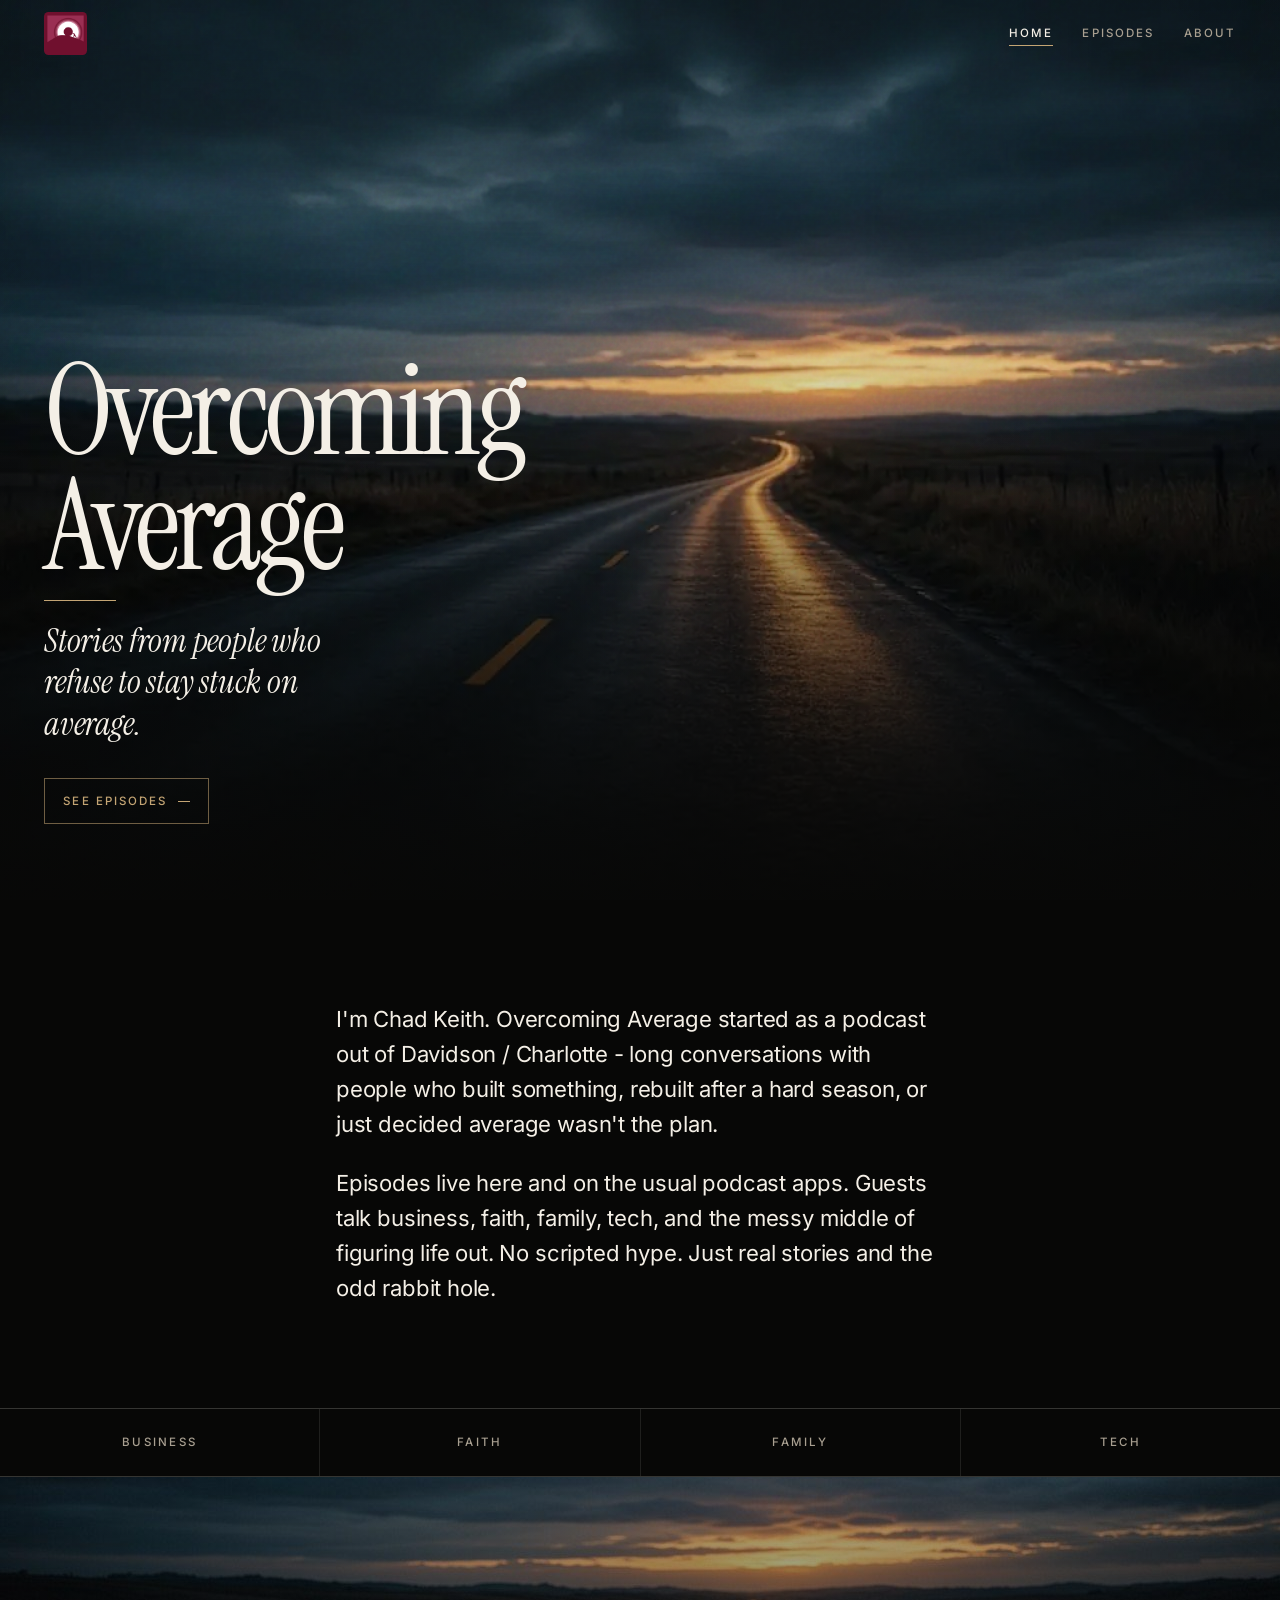
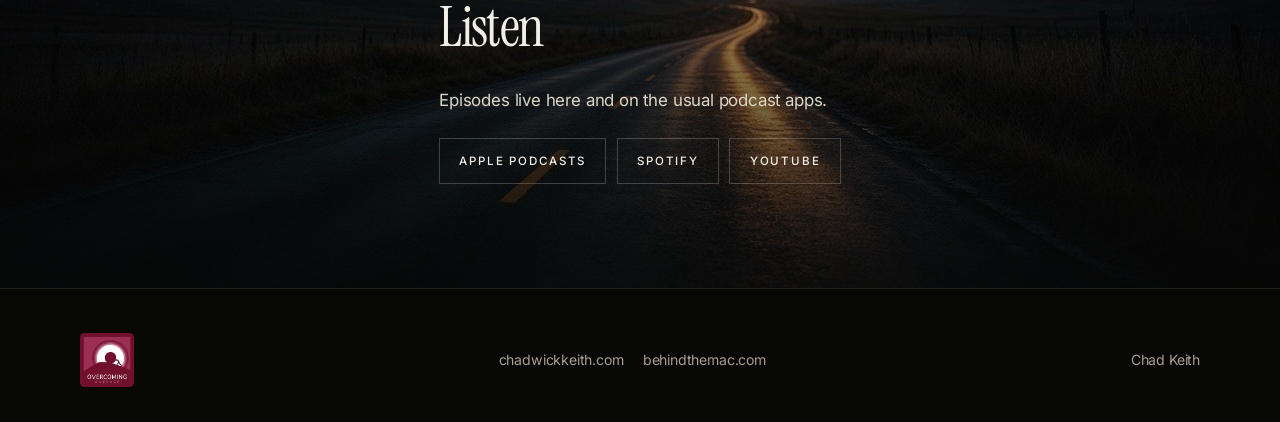
==== commit 5360068b: "Ship real Overcoming Average brand and listen links Add Chad's Drive lockups under assets/brand, wir" ====
--- a/index.html
+++ b/index.html
@@ -26,7 +26,6 @@
   <meta name="twitter:description" content="Overcoming Average - Chad Keith's podcast and personal brand. Stories from people who refuse to stay stuck on average.">
   <meta name="twitter:image" content="https://chadakeith.github.io/overcoming-average/assets/img/og-card.jpg">
   <meta name="twitter:image:alt" content="Overcoming Average, a podcast from Chad Keith">
-  <link rel="icon" href="assets/icons/favicon.svg" type="image/svg+xml">
   <link rel="icon" href="assets/icons/favicon-32.png" type="image/png" sizes="32x32">
   <link rel="apple-touch-icon" href="assets/icons/apple-touch-icon.png" sizes="180x180">
   <link rel="manifest" href="site.webmanifest">
@@ -52,7 +51,13 @@
         "url": "https://chadakeith.github.io/overcoming-average/",
         "description": "Stories from people who refuse to stay stuck on average.",
         "inLanguage": "en",
-        "author": { "@id": "https://chadakeith.github.io/overcoming-average/#person" }
+        "author": { "@id": "https://chadakeith.github.io/overcoming-average/#person" },
+        "sameAs": [
+          "https://podcasts.apple.com/us/podcast/overcoming-average-podcast/id1490665155",
+          "https://open.spotify.com/show/0n0sDJLTZCkJVVAvZQI9kQ",
+          "https://www.youtube.com/channel/UCIS7JJtsV85zO1Rh3-hTfCw",
+          "http://feeds.libsyn.com/232190/rss"
+        ]
       },
       {
         "@type": "Person",
@@ -82,9 +87,8 @@
 <body>
   <a class="skip-link" href="#main">Skip to content</a>
   <header class="site-header">
-    <a class="wordmark" href="./">
-      <img class="wordmark-mark" src="assets/img/mark.svg" alt="" width="48" height="48">
-      <span class="wordmark-text">Overcoming <em>Average</em></span>
+    <a class="brand-logo" href="./">
+      <img src="assets/icons/nav-mark.png" alt="Overcoming Average" width="256" height="256">
     </a>
     <button class="nav-toggle" type="button" aria-expanded="false" aria-controls="site-nav" aria-label="Menu">
       <span></span>
@@ -137,16 +141,22 @@
         <img src="assets/img/hero-horizon.jpg" srcset="assets/img/hero-horizon-800.jpg 800w, assets/img/hero-horizon.jpg 1280w" sizes="100vw" width="1280" height="720" alt="" loading="lazy" decoding="async">
       </div>
       <div class="band-inner">
-        <h2>Listen links coming</h2>
-        <p>Episodes live here and on the usual podcast apps. App links will sit on this site once they are ready.</p>
-        <a class="btn" href="episodes/">Episodes</a>
+        <h2>Listen</h2>
+        <p>Episodes live here and on the usual podcast apps.</p>
+        <div class="listen-links">
+          <a class="btn" href="https://podcasts.apple.com/us/podcast/overcoming-average-podcast/id1490665155" target="_blank" rel="noopener noreferrer">Apple Podcasts</a>
+          <a class="btn" href="https://open.spotify.com/show/0n0sDJLTZCkJVVAvZQI9kQ" target="_blank" rel="noopener noreferrer">Spotify</a>
+          <a class="btn" href="https://www.youtube.com/channel/UCIS7JJtsV85zO1Rh3-hTfCw" target="_blank" rel="noopener noreferrer">YouTube</a>
+        </div>
       </div>
     </section>
   </main>
 
   <footer class="site-footer">
     <div class="footer-row">
-      <p class="footer-brand">Overcoming Average</p>
+      <a class="footer-logo" href="./">
+        <img src="assets/brand/overcoming-logo-square.jpg" alt="Overcoming Average" width="1500" height="1500">
+      </a>
       <ul class="footer-links">
         <li><a href="https://chadwickkeith.com">chadwickkeith.com</a></li>
         <li><a href="https://behindthemac.com">behindthemac.com</a></li>
--- a/assets/css/site.css
+++ b/assets/css/site.css
@@ -41,6 +41,7 @@
   --ink-dim: #a89f90;
   --gold: #c4a574;
   --gold-bright: #e8c990;
+  --burgundy: #70102e;
   --line: rgba(244, 239, 230, 0.1);
   --line-strong: rgba(244, 239, 230, 0.22);
   --shadow: 0 30px 80px rgba(0, 0, 0, 0.45);
@@ -170,45 +171,21 @@
   border-bottom-color: transparent;
 }
 
-.wordmark {
+.brand-logo {
   display: inline-flex;
   align-items: center;
-  gap: 0.7rem;
+  z-index: 2;
   text-decoration: none;
-  z-index: 2;
-}
-
-.wordmark:hover {
-  color: var(--ink);
-}
-
-.wordmark-mark {
-  width: 1.45rem;
-  height: 1.45rem;
-  flex: 0 0 auto;
-}
-
-.wordmark-text {
-  font-family: var(--serif);
-  font-size: 1.18rem;
-  letter-spacing: -0.02em;
-  line-height: 1;
-}
-
-.wordmark-text em {
-  font-style: italic;
-  font-weight: 400;
-  position: relative;
-}
-
-.wordmark-text em::after {
-  content: "";
-  position: absolute;
-  left: 0;
-  right: 0;
-  top: 58%;
-  height: 1px;
-  background: var(--gold);
+}
+
+.brand-logo img {
+  height: 2.7rem;
+  width: auto;
+  border-radius: 0.28rem;
+}
+
+.brand-logo:hover {
+  opacity: 0.9;
 }
 
 .nav-toggle {
@@ -564,6 +541,21 @@
   color: var(--gold-bright);
 }
 
+.listen-links {
+  display: flex;
+  flex-wrap: wrap;
+  gap: 0.65rem;
+}
+
+.band .listen-links {
+  margin-top: 0.15rem;
+}
+
+.archive-ready .listen-links {
+  justify-content: center;
+  margin-top: 1.55rem;
+}
+
 .archive {
   max-width: var(--max);
   margin: 0 auto;
@@ -580,9 +572,10 @@
 }
 
 .archive-mark {
-  width: 2.4rem;
-  height: 2.4rem;
+  width: 5.25rem;
+  height: 5.25rem;
   margin-bottom: 1.4rem;
+  border-radius: 0.35rem;
 }
 
 .empty-kicker {
@@ -689,6 +682,14 @@
   color: var(--gold);
 }
 
+.episode-card-listen.listen-links {
+  margin-top: 0.35rem;
+}
+
+.episode-card-listen.listen-links a {
+  text-decoration: none;
+}
+
 .about-frame {
   max-width: var(--max);
   margin: 0 auto;
@@ -703,9 +704,10 @@
 }
 
 .about-mark {
-  width: 2.6rem;
-  height: 2.6rem;
+  width: 5.25rem;
+  height: 5.25rem;
   margin-bottom: 1.3rem;
+  border-radius: 0.35rem;
 }
 
 .about-identity .hero-rule {
@@ -723,14 +725,23 @@
   display: flex;
   flex-wrap: wrap;
   justify-content: space-between;
-  align-items: baseline;
+  align-items: center;
   gap: 1.5rem 2rem;
 }
 
-.footer-brand {
-  margin: 0;
-  font-family: var(--serif);
-  font-size: 1.15rem;
+.footer-logo {
+  display: inline-flex;
+  text-decoration: none;
+}
+
+.footer-logo img {
+  height: 3.35rem;
+  width: auto;
+  border-radius: 0.28rem;
+}
+
+.footer-logo:hover {
+  opacity: 0.9;
 }
 
 .footer-links,
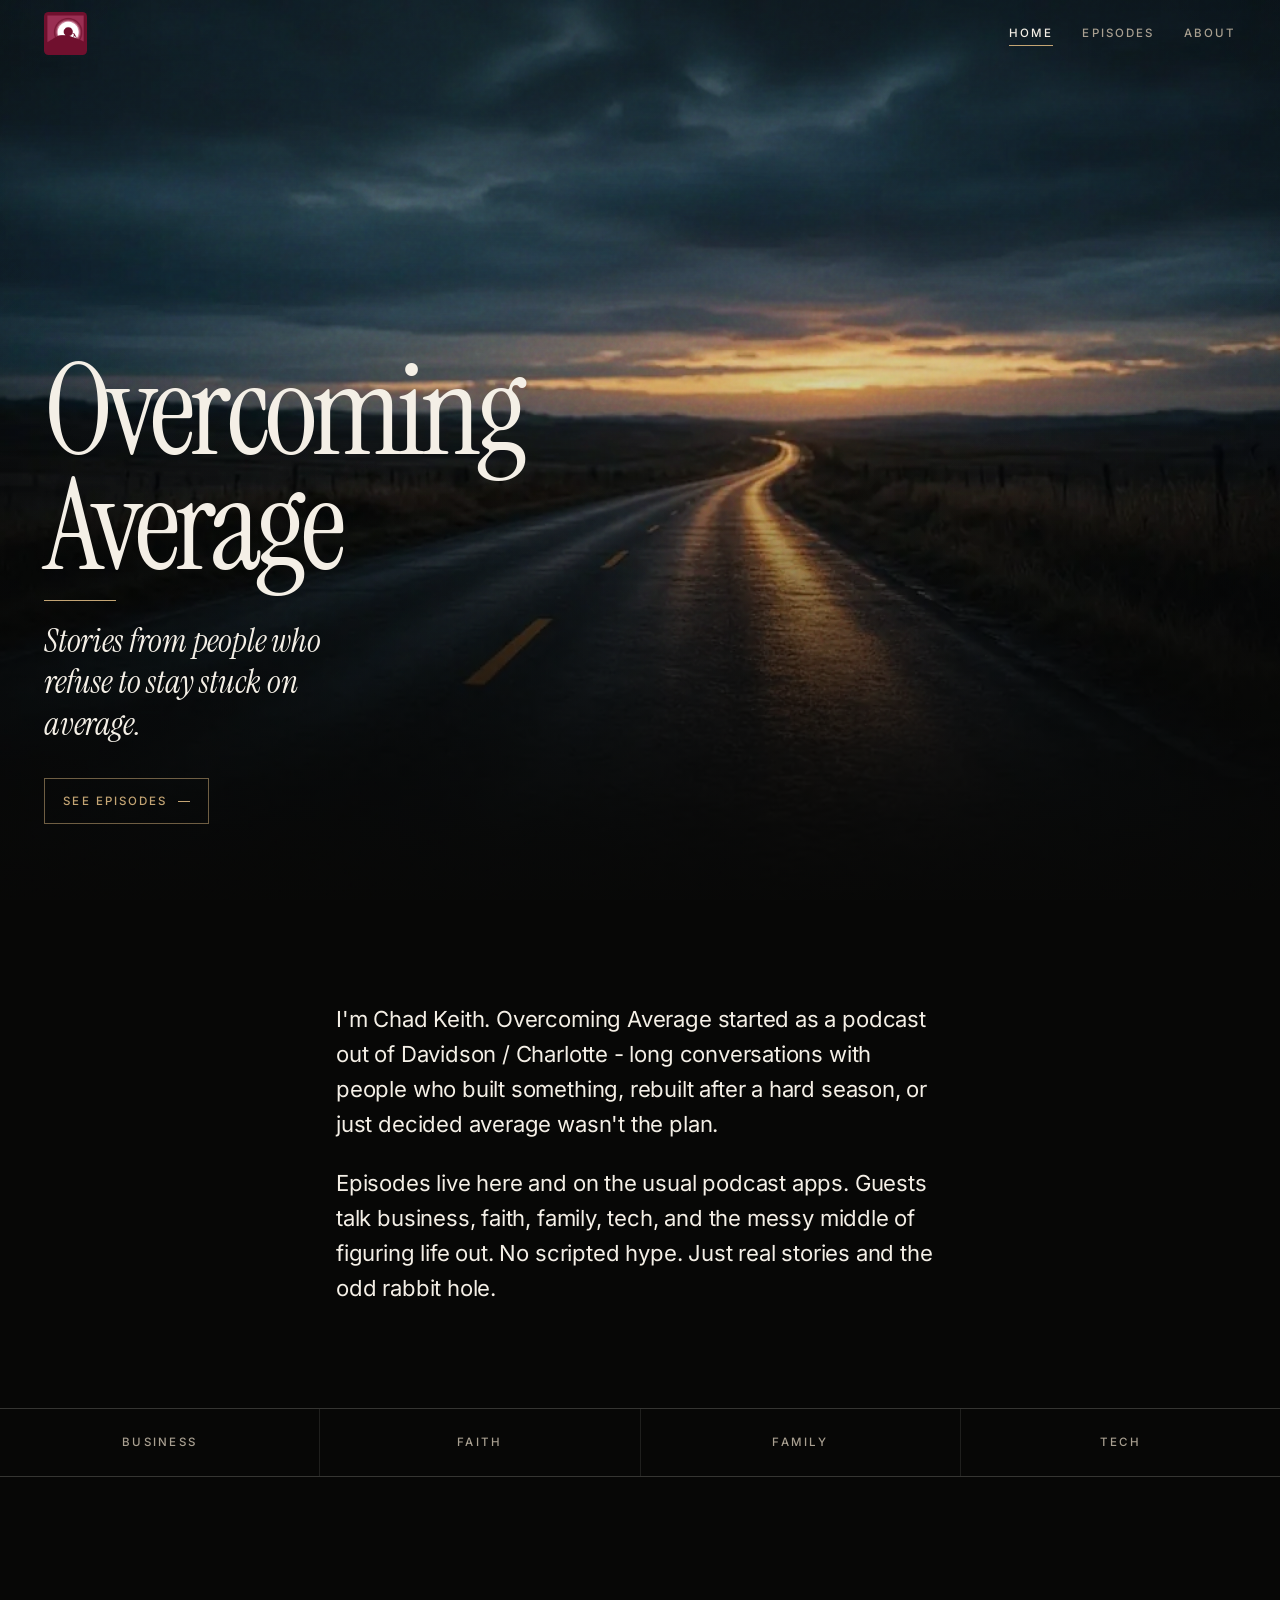
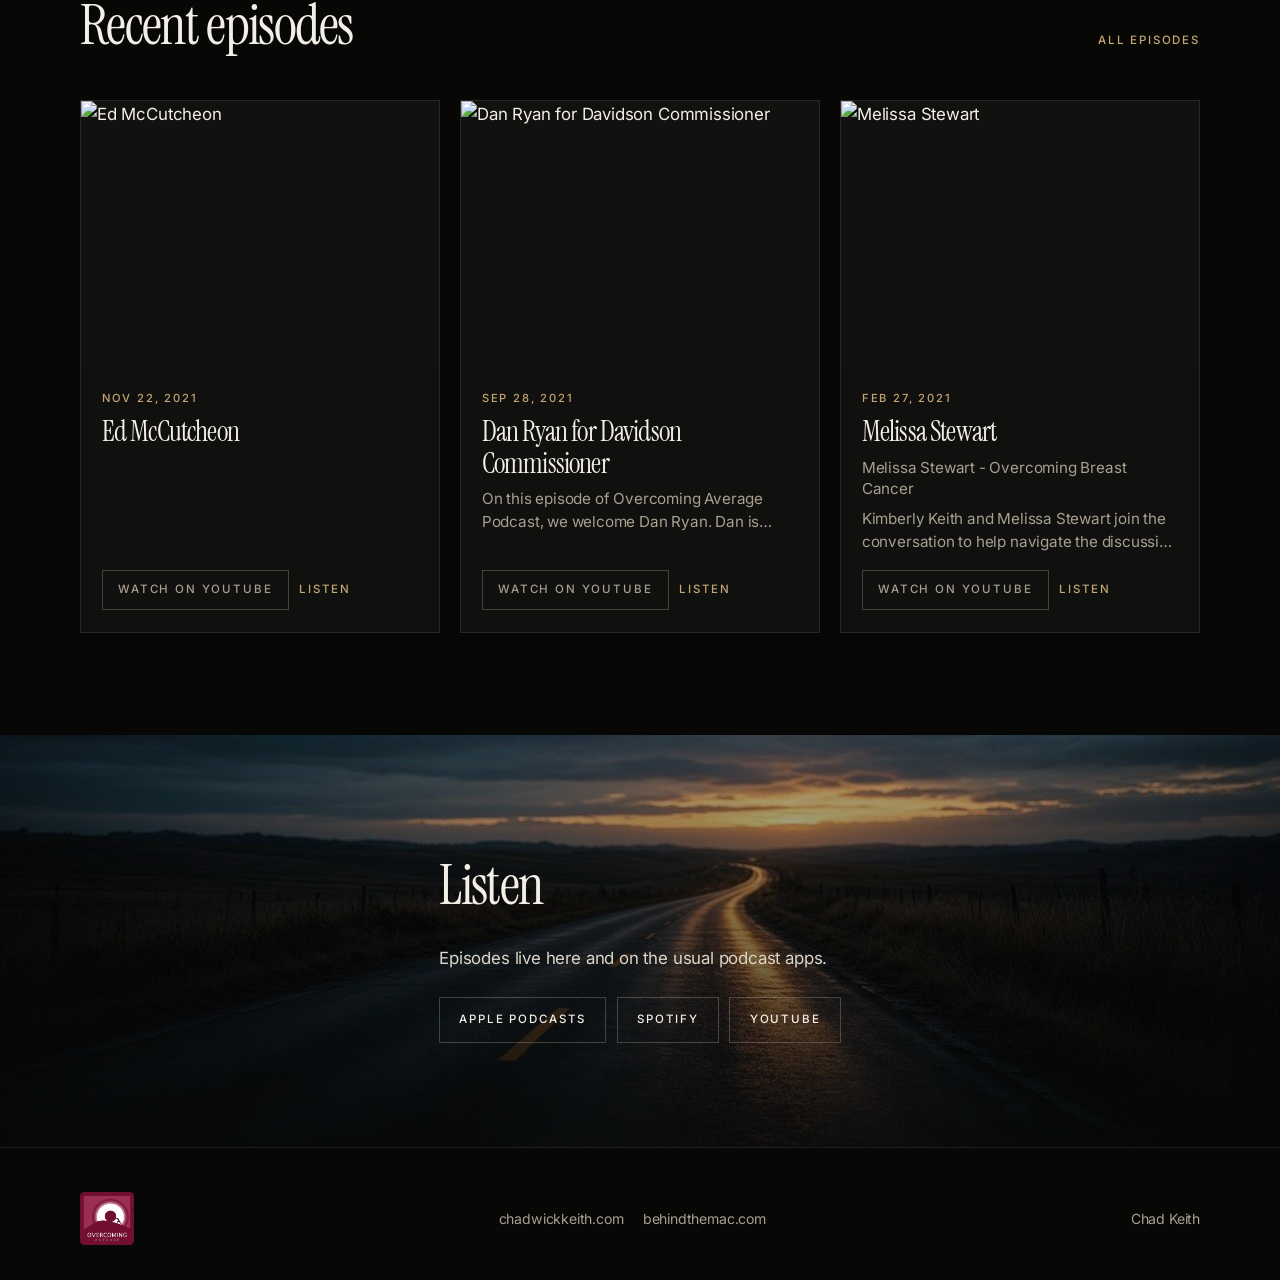
==== commit d00d0c6a: "Ship episode cards with YouTube thumbnails and guests Render all 29 matched episodes as a dark cinem" ====
--- a/index.html
+++ b/index.html
@@ -136,6 +136,63 @@
       </ul>
     </div>
 
+    <section class="section featured">
+      <div class="section-head">
+        <h2>Recent episodes</h2>
+        <a href="episodes/">All episodes</a>
+      </div>
+      <ol class="episode-grid episode-grid-featured" aria-label="Recent episodes">
+          <li>
+            <article class="episode-card">
+              <a class="episode-card-media" href="https://www.youtube.com/watch?v=i9qUuXEmyos" target="_blank" rel="noopener noreferrer">
+                <img src="https://i.ytimg.com/vi/i9qUuXEmyos/hqdefault.jpg" alt="Ed McCutcheon" width="480" height="360" loading="lazy" decoding="async">
+              </a>
+              <div class="episode-card-copy">
+                <p class="episode-card-meta">Nov 22, 2021</p>
+                <h3 class="episode-card-person">Ed McCutcheon</h3>
+                <p class="episode-card-listen listen-links">
+                  <a class="btn" href="https://www.youtube.com/watch?v=i9qUuXEmyos" target="_blank" rel="noopener noreferrer">Watch on YouTube</a>
+                  <a href="https://overcomingaverage.libsyn.com/ed-mccutcheon" target="_blank" rel="noopener noreferrer">Listen</a>
+                </p>
+              </div>
+            </article>
+          </li>
+          <li>
+            <article class="episode-card">
+              <a class="episode-card-media" href="https://www.youtube.com/watch?v=WJB6_vgYBc8" target="_blank" rel="noopener noreferrer">
+                <img src="https://i.ytimg.com/vi/WJB6_vgYBc8/hqdefault.jpg" alt="Dan Ryan for Davidson Commissioner" width="480" height="360" loading="lazy" decoding="async">
+              </a>
+              <div class="episode-card-copy">
+                <p class="episode-card-meta">Sep 28, 2021</p>
+                <h3 class="episode-card-person">Dan Ryan for Davidson Commissioner</h3>
+                <p class="episode-card-dek">On this episode of Overcoming Average Podcast, we welcome Dan Ryan. Dan is running for a seat for Davidson town commissioner. Give it a listen and get out there to vote.</p>
+                <p class="episode-card-listen listen-links">
+                  <a class="btn" href="https://www.youtube.com/watch?v=WJB6_vgYBc8" target="_blank" rel="noopener noreferrer">Watch on YouTube</a>
+                  <a href="https://overcomingaverage.libsyn.com/dan-ryan-for-davidson-commissioner" target="_blank" rel="noopener noreferrer">Listen</a>
+                </p>
+              </div>
+            </article>
+          </li>
+          <li>
+            <article class="episode-card">
+              <a class="episode-card-media" href="https://www.youtube.com/watch?v=f3w4LlAs6N4" target="_blank" rel="noopener noreferrer">
+                <img src="https://i.ytimg.com/vi/f3w4LlAs6N4/hqdefault.jpg" alt="Melissa Stewart" width="480" height="360" loading="lazy" decoding="async">
+              </a>
+              <div class="episode-card-copy">
+                <p class="episode-card-meta">Feb 27, 2021</p>
+                <h3 class="episode-card-person">Melissa Stewart</h3>
+                <p class="episode-card-title">Melissa Stewart - Overcoming Breast Cancer</p>
+                <p class="episode-card-dek">Kimberly Keith and Melissa Stewart join the conversation to help navigate the discussion of how Melissa overcame breast cancer. Please share and comment. We would love to hear from you.</p>
+                <p class="episode-card-listen listen-links">
+                  <a class="btn" href="https://www.youtube.com/watch?v=f3w4LlAs6N4" target="_blank" rel="noopener noreferrer">Watch on YouTube</a>
+                  <a href="https://overcomingaverage.libsyn.com/melissa-stewart-overcoming-breast-cancer" target="_blank" rel="noopener noreferrer">Listen</a>
+                </p>
+              </div>
+            </article>
+          </li>
+      </ol>
+    </section>
+
     <section class="band">
       <div class="band-media" aria-hidden="true">
         <img src="assets/img/hero-horizon.jpg" srcset="assets/img/hero-horizon-800.jpg 800w, assets/img/hero-horizon.jpg 1280w" sizes="100vw" width="1280" height="720" alt="" loading="lazy" decoding="async">
--- a/assets/css/site.css
+++ b/assets/css/site.css
@@ -551,120 +551,105 @@
   margin-top: 0.15rem;
 }
 
-.archive-ready .listen-links {
-  justify-content: center;
-  margin-top: 1.55rem;
-}
-
 .archive {
   max-width: var(--max);
   margin: 0 auto;
 }
 
-.archive-ready {
-  display: grid;
-  justify-items: center;
-  text-align: center;
-  padding: clamp(3.5rem, 8vw, 5.5rem) 1.5rem;
-  border: 1px solid var(--line);
-  background:
-    linear-gradient(180deg, rgba(16, 16, 14, 0.92), rgba(7, 7, 6, 0.96));
-}
-
-.archive-mark {
-  width: 5.25rem;
-  height: 5.25rem;
-  margin-bottom: 1.4rem;
-  border-radius: 0.35rem;
-}
-
-.empty-kicker {
-  margin: 0 0 0.85rem;
-  font-size: 0.7rem;
+.archive-listen {
+  margin: 0 0 2.25rem;
+}
+
+.section-head {
+  max-width: var(--max);
+  margin: 0 auto 1.75rem;
+  display: flex;
+  flex-wrap: wrap;
+  align-items: baseline;
+  justify-content: space-between;
+  gap: 0.75rem 1.5rem;
+}
+
+.section-head h2 {
+  margin: 0;
+  font-family: var(--serif);
+  font-weight: 400;
+  font-size: clamp(2.1rem, 5vw, 3.5rem);
+  letter-spacing: -0.03em;
+}
+
+.section-head a {
+  font-size: 0.72rem;
   font-weight: 500;
-  letter-spacing: 0.22em;
+  letter-spacing: 0.16em;
   text-transform: uppercase;
+  text-decoration: none;
   color: var(--gold);
 }
 
-.archive-ready h2,
-.empty-panel h2 {
-  margin: 0 0 0.8rem;
-  font-family: var(--serif);
-  font-weight: 400;
-  font-size: clamp(2.1rem, 4.4vw, 3rem);
-  letter-spacing: -0.03em;
-}
-
-.archive-ready p:last-child,
-.empty-panel p {
+.section-head a:hover {
+  color: var(--gold-bright);
+}
+
+.episode-grid {
+  list-style: none;
+  max-width: var(--max);
   margin: 0 auto;
-  max-width: 26rem;
-  color: var(--ink-dim);
-}
-
-.episode-list {
-  list-style: none;
-  margin: 0 0 2.5rem;
   padding: 0;
   display: grid;
+  grid-template-columns: repeat(3, minmax(0, 1fr));
   gap: 1.25rem;
 }
 
-.episode-list:empty {
-  display: none;
-  margin: 0;
-}
-
 .episode-card {
-  display: grid;
-  grid-template-columns: minmax(10rem, 16rem) 1fr;
-  gap: 0;
+  display: flex;
+  flex-direction: column;
   overflow: hidden;
   border: 1px solid var(--line);
   background: var(--bg-elev);
+  min-height: 100%;
 }
 
 .episode-card-media {
-  min-height: 12rem;
-  background:
-    linear-gradient(180deg, rgba(7, 7, 6, 0.15), rgba(7, 7, 6, 0.55)),
-    url("../img/hero-horizon-800.jpg") center / cover no-repeat;
+  display: block;
+  aspect-ratio: 16 / 9;
+  background: #11110f;
+  text-decoration: none;
 }
 
 .episode-card-media img {
   width: 100%;
   height: 100%;
   object-fit: cover;
+  transition: transform 320ms ease;
+}
+
+.episode-card-media:hover img {
+  transform: scale(1.03);
 }
 
 .episode-card-copy {
-  display: grid;
-  align-content: center;
+  display: flex;
+  flex-direction: column;
   gap: 0.55rem;
-  padding: 1.6rem 1.7rem;
-}
-
-.episode-card-num {
-  margin: 0;
-  font-size: 0.7rem;
-  font-weight: 500;
-  letter-spacing: 0.2em;
-  text-transform: uppercase;
-  color: var(--gold);
+  flex: 1;
+  padding: 1.25rem 1.3rem 1.4rem;
+}
+
+.episode-card-person {
+  margin: 0;
+  font-family: var(--serif);
+  font-weight: 400;
+  font-size: clamp(1.45rem, 2.2vw, 1.85rem);
+  line-height: 1.12;
+  letter-spacing: -0.03em;
 }
 
 .episode-card-title {
   margin: 0;
-  font-family: var(--serif);
-  font-weight: 400;
-  font-size: clamp(1.7rem, 3vw, 2.2rem);
-  line-height: 1.1;
-  letter-spacing: -0.03em;
-}
-
-.episode-card-title a {
-  text-decoration: none;
+  font-size: 0.95rem;
+  line-height: 1.4;
+  color: var(--ink-dim);
 }
 
 .episode-card-meta,
@@ -674,20 +659,52 @@
   color: var(--ink-dim);
 }
 
+.episode-card-meta {
+  font-size: 0.7rem;
+  font-weight: 500;
+  letter-spacing: 0.16em;
+  text-transform: uppercase;
+  color: var(--gold);
+}
+
+.episode-card-dek {
+  display: -webkit-box;
+  -webkit-line-clamp: 3;
+  -webkit-box-orient: vertical;
+  line-clamp: 3;
+  overflow: hidden;
+  font-size: 0.95rem;
+  line-height: 1.5;
+}
+
 .episode-card-listen {
+  margin-top: auto;
+  padding-top: 0.45rem;
   font-size: 0.72rem;
   font-weight: 500;
   letter-spacing: 0.16em;
   text-transform: uppercase;
-  color: var(--gold);
-}
-
-.episode-card-listen.listen-links {
-  margin-top: 0.35rem;
 }
 
 .episode-card-listen.listen-links a {
   text-decoration: none;
+}
+
+.episode-card-listen .btn {
+  min-height: 2.5rem;
+  padding: 0 0.95rem;
+}
+
+.episode-card-listen a:not(.btn) {
+  display: inline-flex;
+  align-items: center;
+  min-height: 2.5rem;
+  color: var(--gold);
+}
+
+.episode-grid-featured .episode-card-dek {
+  -webkit-line-clamp: 2;
+  line-clamp: 2;
 }
 
 .about-frame {
@@ -786,12 +803,8 @@
     gap: 2rem;
   }
 
-  .episode-card {
-    grid-template-columns: 1fr;
-  }
-
-  .episode-card-media {
-    min-height: 11rem;
+  .episode-grid {
+    grid-template-columns: 1fr 1fr;
   }
 }
 
@@ -835,6 +848,10 @@
     bottom: 0.55rem;
   }
 
+  .episode-grid {
+    grid-template-columns: 1fr;
+  }
+
   .topics {
     grid-template-columns: 1fr 1fr;
   }
@@ -867,7 +884,8 @@
   .nav-toggle span,
   .nav-toggle span::before,
   .nav-toggle span::after,
-  .site-nav {
+  .site-nav,
+  .episode-card-media img {
     transition: none;
   }
 }
